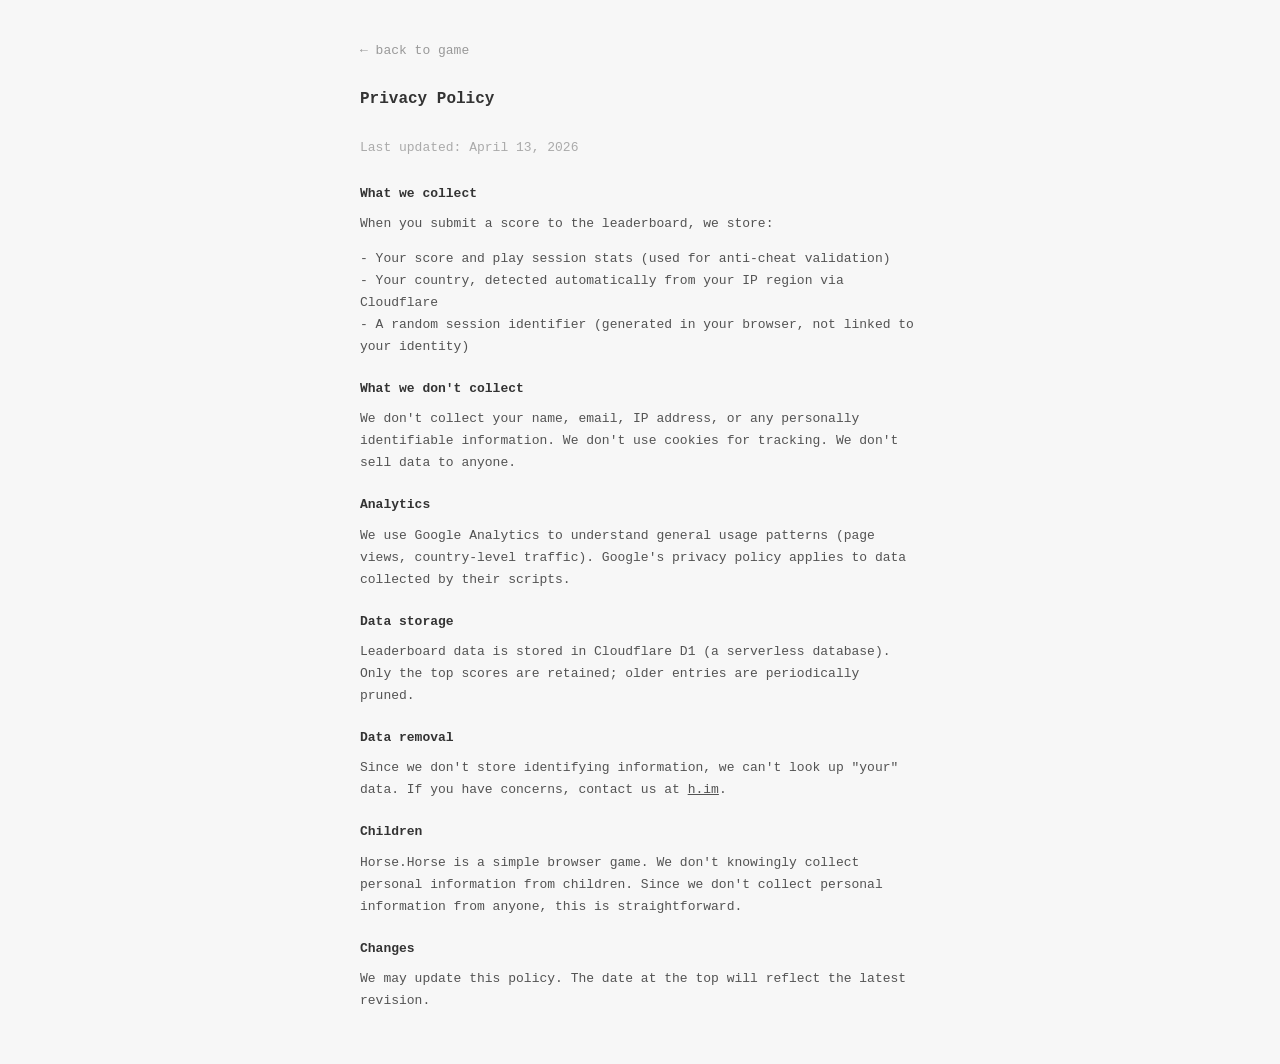
==== privacy.html @ 6ef70120 "Initial commit: Horse.Horse — Chrome Dino clone with a pixel-art horse - Vanilla JS canvas game with" ====
<!DOCTYPE html>
<html lang="en">
<head>
    <meta charset="UTF-8">
    <meta name="viewport" content="width=device-width, initial-scale=1.0">
    <title>Privacy Policy — Horse.Horse</title>
    <link rel="icon" href="data:image/svg+xml,<svg xmlns='http://www.w3.org/2000/svg' viewBox='0 0 100 100'><text y='.9em' font-size='90'>🐴</text></svg>">
    <style>
        * { margin: 0; padding: 0; box-sizing: border-box; }
        body {
            font-family: 'Courier New', monospace;
            background: #f7f7f7;
            color: #535353;
            max-width: 600px;
            margin: 0 auto;
            padding: 40px 20px;
            font-size: 13px;
            line-height: 1.7;
        }
        h1 { font-size: 16px; margin-bottom: 24px; color: #333; }
        h2 { font-size: 13px; margin: 20px 0 8px; color: #333; }
        p { margin-bottom: 12px; }
        a { color: #535353; }
        .back { display: inline-block; margin-bottom: 24px; color: #999; text-decoration: none; }
        .back:hover { color: #535353; }
        .updated { color: #aaa; margin-bottom: 24px; }
    </style>
</head>
<body>
    <a href="/" class="back">&larr; back to game</a>
    <h1>Privacy Policy</h1>
    <p class="updated">Last updated: April 13, 2026</p>

    <h2>What we collect</h2>
    <p>When you submit a score to the leaderboard, we store:</p>
    <p>- Your score and play session stats (used for anti-cheat validation)<br>
       - Your country, detected automatically from your IP region via Cloudflare<br>
       - A random session identifier (generated in your browser, not linked to your identity)</p>

    <h2>What we don't collect</h2>
    <p>We don't collect your name, email, IP address, or any personally identifiable information. We don't use cookies for tracking. We don't sell data to anyone.</p>

    <h2>Analytics</h2>
    <p>We use Google Analytics to understand general usage patterns (page views, country-level traffic). Google's privacy policy applies to data collected by their scripts.</p>

    <h2>Data storage</h2>
    <p>Leaderboard data is stored in Cloudflare D1 (a serverless database). Only the top scores are retained; older entries are periodically pruned.</p>

    <h2>Data removal</h2>
    <p>Since we don't store identifying information, we can't look up "your" data. If you have concerns, contact us at <a href="https://h.im/?ref=horse.horse">h.im</a>.</p>

    <h2>Children</h2>
    <p>Horse.Horse is a simple browser game. We don't knowingly collect personal information from children. Since we don't collect personal information from anyone, this is straightforward.</p>

    <h2>Changes</h2>
    <p>We may update this policy. The date at the top will reflect the latest revision.</p>
</body>
</html>
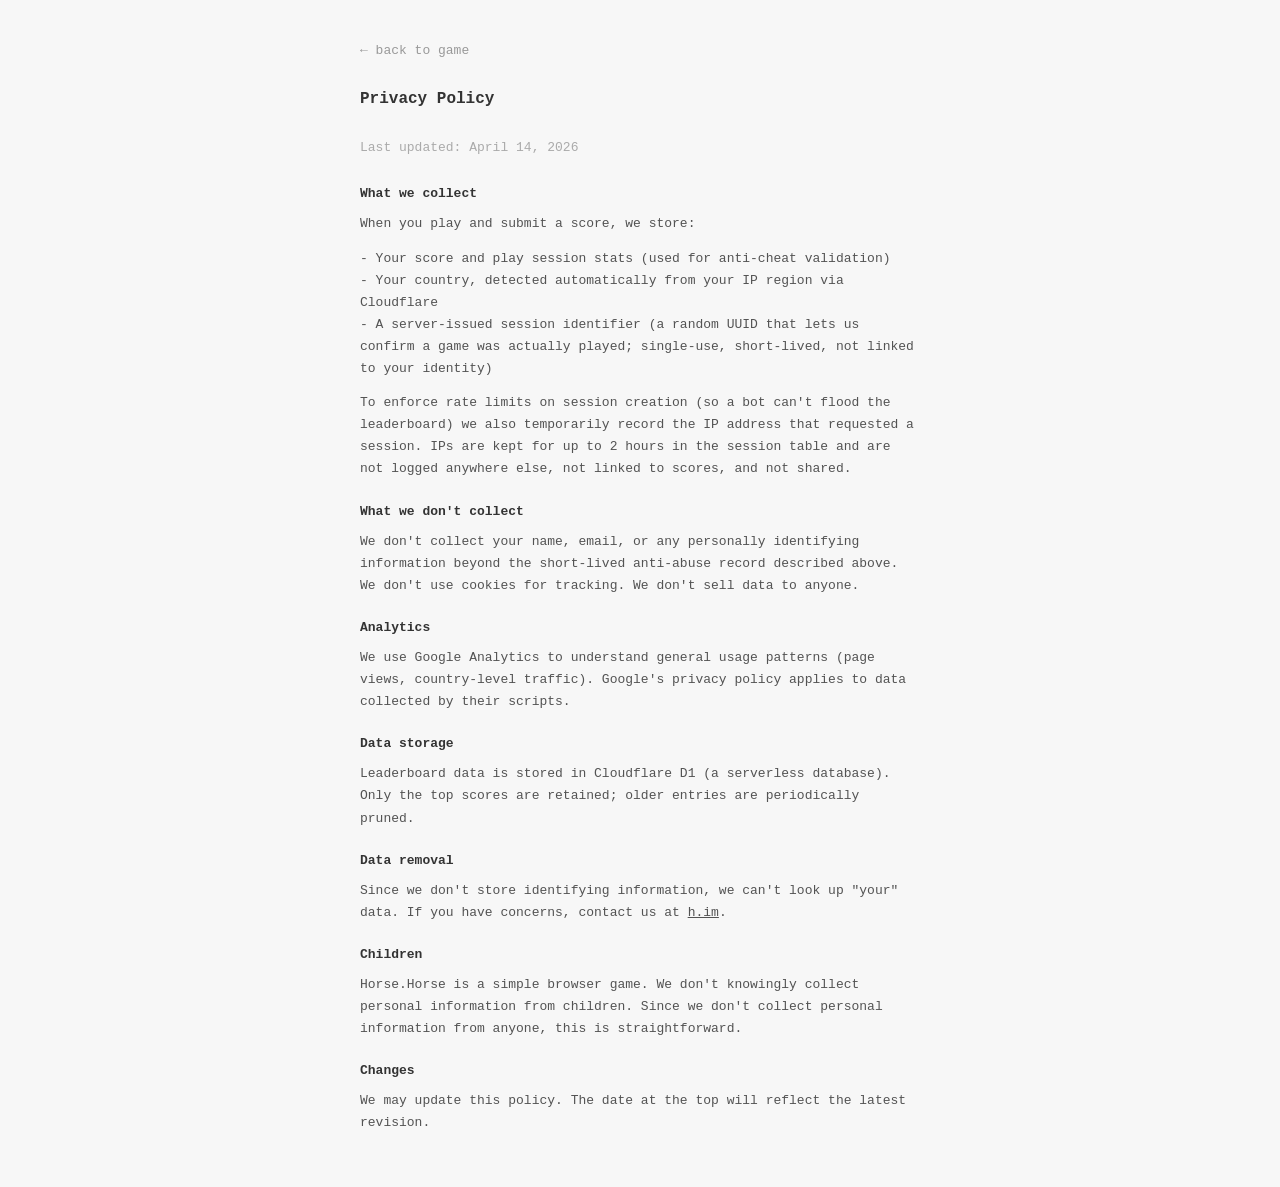
==== commit 12fa8557: "docs(privacy): disclose IP retention for anti-abuse rate limiting The session-token fix records the " ====
--- a/privacy.html
+++ b/privacy.html
@@ -29,16 +29,18 @@
 <body>
     <a href="/" class="back">&larr; back to game</a>
     <h1>Privacy Policy</h1>
-    <p class="updated">Last updated: April 13, 2026</p>
+    <p class="updated">Last updated: April 14, 2026</p>
 
     <h2>What we collect</h2>
-    <p>When you submit a score to the leaderboard, we store:</p>
+    <p>When you play and submit a score, we store:</p>
     <p>- Your score and play session stats (used for anti-cheat validation)<br>
        - Your country, detected automatically from your IP region via Cloudflare<br>
-       - A random session identifier (generated in your browser, not linked to your identity)</p>
+       - A server-issued session identifier (a random UUID that lets us confirm a game was actually played; single-use, short-lived, not linked to your identity)</p>
+
+    <p>To enforce rate limits on session creation (so a bot can't flood the leaderboard) we also temporarily record the IP address that requested a session. IPs are kept for up to 2 hours in the session table and are not logged anywhere else, not linked to scores, and not shared.</p>
 
     <h2>What we don't collect</h2>
-    <p>We don't collect your name, email, IP address, or any personally identifiable information. We don't use cookies for tracking. We don't sell data to anyone.</p>
+    <p>We don't collect your name, email, or any personally identifying information beyond the short-lived anti-abuse record described above. We don't use cookies for tracking. We don't sell data to anyone.</p>
 
     <h2>Analytics</h2>
     <p>We use Google Analytics to understand general usage patterns (page views, country-level traffic). Google's privacy policy applies to data collected by their scripts.</p>
